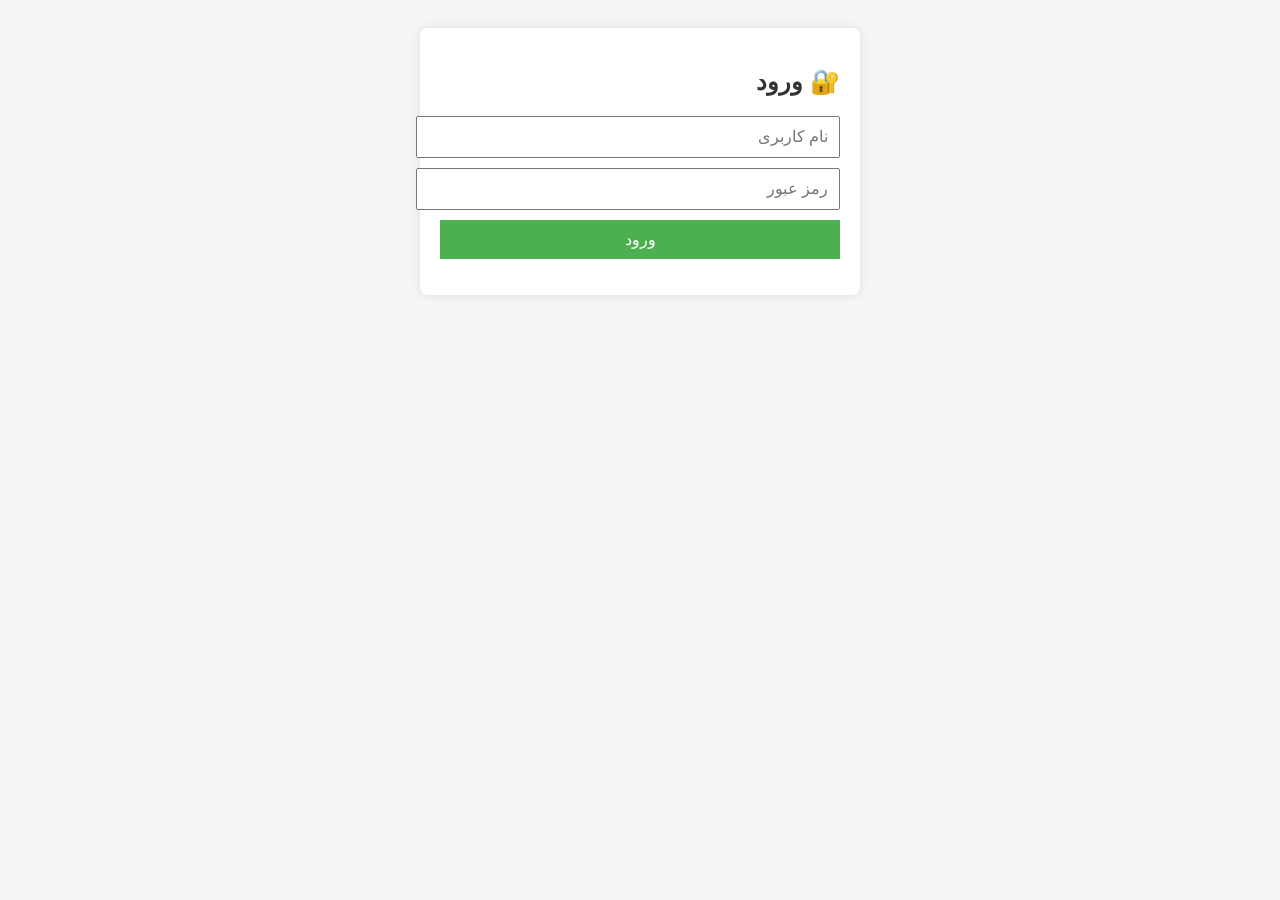
==== frontend/admin.html @ bfc231d4 "make fron seperate for all" ====
<!DOCTYPE html>
<html lang="fa">
<head>
<meta charset="UTF-8">
<title>پنل ادمین</title>
<style>
  body { font-family: Arial; padding: 20px; direction: rtl; background: #f5f5f5; }
  h2, h3 { color: #333; }
  input, button, select, textarea { display: block; width: 100%; margin: 5px 0; padding: 8px; font-size: 15px; }
  button { background: #2196F3; color: white; border: none; cursor: pointer; }
  button:hover { background: #0b7dda; }
  textarea { height: 80px; resize: none; }
  #msg { font-weight: bold; margin-top: 10px; }
  .section { background: white; padding: 15px; margin-bottom: 20px; border-radius: 8px; box-shadow: 0 0 5px rgba(0,0,0,0.1); }
</style>
</head>
<body>

<h2>👑 پنل ادمین</h2>
<button onclick="logout()">خروج</button>

<div class="section">
<h3>👤 کاربران</h3>
<button onclick="loadUsers()">بارگذاری کاربران</button>
<ul id="users"></ul>
</div>

<div class="section">
<h3>ایجاد کاربر جدید</h3>
<input id="new_username" placeholder="نام کاربری">
<input id="new_password" type="password" placeholder="رمز عبور">
<select id="new_role">
  <option value="user">کاربر عادی</option>
  <option value="admin">ادمین</option>
</select>
<button onclick="createUser()">ایجاد</button>
</div>

<div class="section">
<h3>✉️ ارسال پیام</h3>
<input id="title" placeholder="عنوان پیام">
<input id="uids" placeholder="شناسه کاربران: 1,2,3">
<textarea id="content" placeholder="متن پیام"></textarea>
<button onclick="sendMessage()">ارسال</button>
<p id="msg"></p>
</div>

<script src="./common.js"></script>
<script>
if (!parseToken() || parseToken().role !== "admin") logout();

async function loadUsers() {
  const res = await fetch(API_URL + "/admin/users", { headers: authHeaders() });
  const list = document.getElementById("users");
  list.innerHTML = "";
  (await res.json()).forEach(u => { list.innerHTML += `<li>${u.id} - ${u.username} (${u.role})</li>`; });
}

async function createUser() {
  const res = await fetch(API_URL + "/admin/create-user", {
    method: "POST",
    headers: authHeaders(),
    body: JSON.stringify({
      username: new_username.value,
      password: new_password.value,
      role: new_role.value
    })
  });
  const data = await res.json();
  document.getElementById("msg").innerText = data.message;
}

async function sendMessage() {
  const ids = uids.value.split(",").map(x => parseInt(x.trim()));
  const res = await fetch(API_URL + "/messages/send", {
    method: "POST",
    headers: authHeaders(),
    body: JSON.stringify({
      title: title.value,
      content: content.value,
      user_ids: ids
    })
  });
  const data = await res.json();
  document.getElementById("msg").innerText = data.message;
}
</script>
</body>
</html>
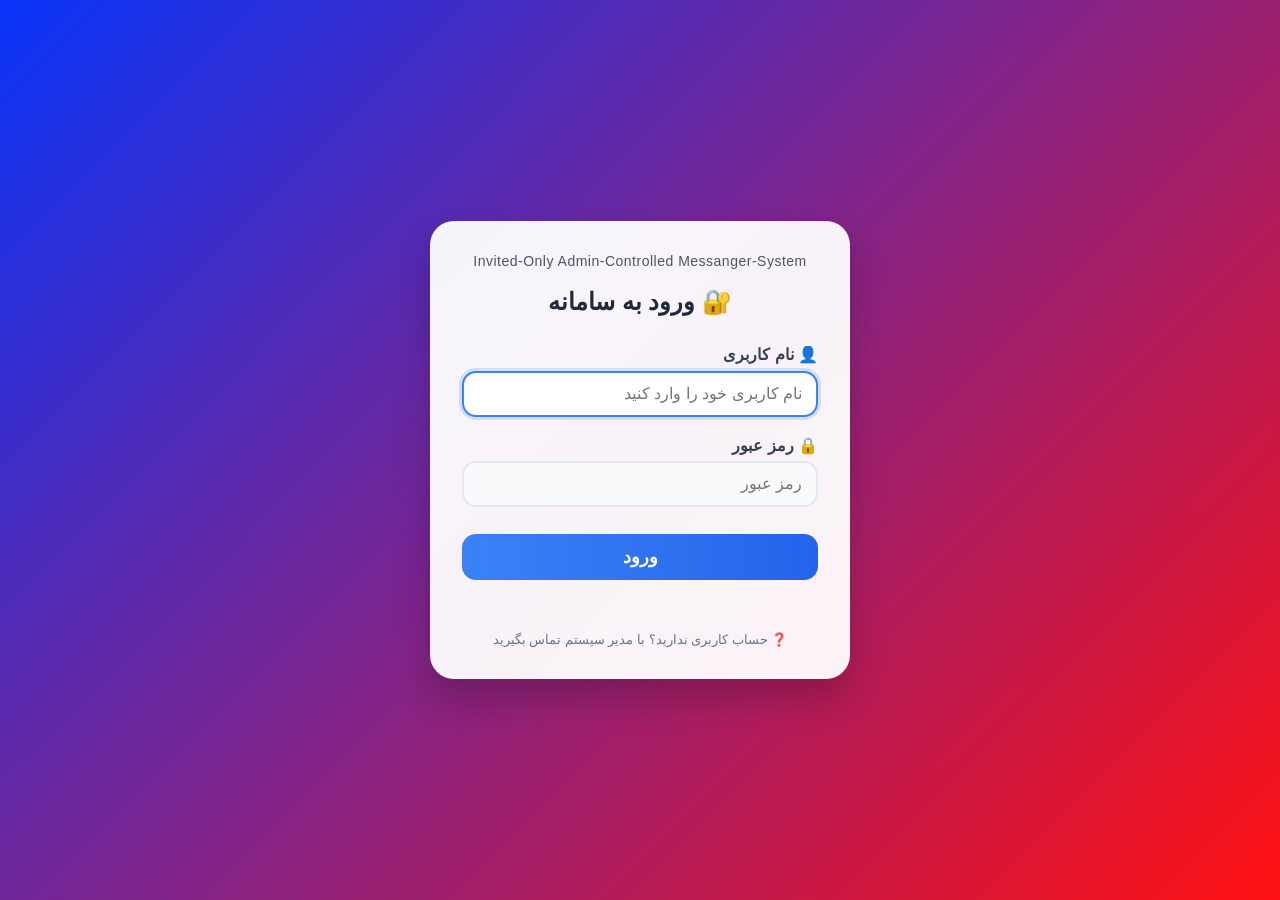
==== commit 9a81f99c: "better HCI with webapp, and  fix problem" ====
--- a/frontend/admin.html
+++ b/frontend/admin.html
@@ -2,88 +2,739 @@
 <html lang="fa">
 <head>
 <meta charset="UTF-8">
-<title>پنل ادمین</title>
+<meta name="viewport" content="width=device-width, initial-scale=1.0">
+<title>پنل مدیریت پیام‌ها</title>
 <style>
-  body { font-family: Arial; padding: 20px; direction: rtl; background: #f5f5f5; }
-  h2, h3 { color: #333; }
-  input, button, select, textarea { display: block; width: 100%; margin: 5px 0; padding: 8px; font-size: 15px; }
-  button { background: #2196F3; color: white; border: none; cursor: pointer; }
-  button:hover { background: #0b7dda; }
-  textarea { height: 80px; resize: none; }
-  #msg { font-weight: bold; margin-top: 10px; }
-  .section { background: white; padding: 15px; margin-bottom: 20px; border-radius: 8px; box-shadow: 0 0 5px rgba(0,0,0,0.1); }
+  * {
+    box-sizing: border-box;
+  }
+  body {
+    font-family: 'Segoe UI', Tahoma, sans-serif;
+    background: #f0f2f5;
+    margin: 0;
+    padding: 20px;
+    direction: rtl;
+  }
+  .container {
+    max-width: 1600px;
+    margin: 0 auto;
+  }
+  .header {
+    background: linear-gradient(135deg, #667eea 0%, #764ba2 100%);
+    color: white;
+    padding: 20px 25px;
+    border-radius: 15px;
+    margin-bottom: 25px;
+    display: flex;
+    justify-content: space-between;
+    align-items: center;
+    flex-wrap: wrap;
+    gap: 15px;
+  }
+  .user-info {
+    background: #ffffff;
+    padding: 8px 16px;
+    border-radius: 30px;
+    font-size: 14px;
+    color: #333 ;
+  }
+  .header h2 {
+    margin: 0;
+    font-size: 24px;
+  }
+  .btn-logout {
+    background: #dc3545;
+    padding: 10px 20px;
+    border: none;
+    border-radius: 8px;
+    color: white;
+    cursor: pointer;
+    font-size: 14px;
+    transition: all 0.2s;
+  }
+  .btn-logout:hover {
+    background: #c82333;
+    transform: translateY(-1px);
+  }
+  .two-columns {
+    display: flex;
+    gap: 25px;
+    flex-wrap: wrap;
+  }
+  .left-panel {
+    flex: 1.2;
+    min-width: 350px;
+  }
+  .right-panel {
+    flex: 0.8;
+    min-width: 350px;
+    position: sticky;
+    top: 20px;
+    align-self: flex-start;
+  }
+  .card {
+    background: white;
+    border-radius: 15px;
+    box-shadow: 0 4px 12px rgba(0,0,0,0.1);
+    overflow: hidden;
+    margin-bottom: 25px;
+  }
+  .card-header {
+    background: #f8f9fa;
+    padding: 15px 20px;
+    border-bottom: 2px solid #6b6e71;
+    font-size: 18px;
+    font-weight: bold;
+    color: #333;
+    display: flex;
+    justify-content: space-between;
+    align-items: center;
+  }
+  .card-body {
+    padding: 20px;
+  }
+  .form-group {
+    margin-bottom: 15px;
+  }
+  label {
+    display: block;
+    margin-bottom: 5px;
+    font-weight: 600;
+    color: #555;
+    font-size: 14px;
+  }
+  input, select, textarea {
+    width: 100%;
+    padding: 10px 12px;
+    border: 3px solid #ddd;
+    border-radius: 4px;
+    font-size: 14px;
+    font-family: inherit;
+    transition: all 0.3s;
+  }
+  input:focus, select:focus, textarea:focus {
+    outline: none;
+    border-color: #667eea;
+    box-shadow: 0 0 0 3px rgba(102,126,234,0.2);
+  }
+  textarea {
+    resize: vertical;
+    min-height: 60px;
+  }
+  button {
+    padding: 10px 20px;
+    background: #667eea;
+    color: white;
+    border: none;
+    border-radius: 6px;
+    cursor: pointer;
+    font-size: 14px;
+    font-weight: 600;
+    transition: all 0.2s;
+  }
+  button:hover {
+    background: #5a67d8;
+    transform: translateY(-1px);
+  }
+  button:active {
+    transform: translateY(0);
+  }
+  button:disabled {
+    background: #aaa;
+    cursor: not-allowed;
+    transform: none;
+  }
+  .btn-success {
+    background: #28a745;
+  }
+  .btn-success:hover {
+    background: #218838;
+  }
+  .btn-info {
+    background: #17a2b8;
+  }
+  .btn-info:hover {
+    background: #138496;
+  }
+  .list-container {
+    max-height: 350px;
+    overflow-y: auto;
+  }
+  .list-item {
+    padding: 12px 15px;
+    border-bottom: 1px solid #c00808;
+    cursor: pointer;
+    transition: background 0.2s;
+  }
+  .list-item:hover {
+  background: rgb(221, 220, 220);
+  }
+  
+
+  .list-item.unread {
+    background: #e3f2fd;
+    border-right: 4px solid #2196F3;
+    font-weight: bold;
+  }
+  .list-item.active {
+    background: #e8eaf6;
+    border-right: 4px solid #667eea;
+  }
+  .message-preview {
+    font-size: 12px;
+    color: #666;
+    margin-top: 5px;
+  }
+  .message-viewer {
+    background: white;
+    border-radius: 15px;
+    box-shadow: 0 4px 12px rgba(0,0,0,0.1);
+    overflow: hidden;
+    position: sticky;
+    top: 20px;
+  }
+  .viewer-header {
+    background: #f8f9fa;
+    padding: 15px 20px;
+    border-bottom: 2px solid #e9ecef;
+    font-size: 18px;
+    font-weight: bold;
+    color: #333;
+  }
+  .viewer-content {
+    padding: 20px;
+    min-height: 400px;
+    max-height: 500px;
+    overflow-y: auto;
+  }
+  .empty-viewer {
+    text-align: center;
+    padding: 60px 20px;
+    color: #999;
+  }
+  .users-list {
+    max-height: 250px;
+    overflow-y: auto;
+  }
+  .user-item {
+    padding: 10px 15px;
+    border-bottom: 1px solid #eee;
+    font-size: 14px;
+  }
+  .user-item.current-admin {
+    background: #e9ecef;
+    border-right: 4px solid #6c757d;
+    font-weight: bold;
+  }
+  .alert {
+    padding: 12px 15px;
+    border-radius: 8px;
+    margin-top: 15px;
+    font-size: 14px;
+  }
+  .alert-success {
+    background: #d4edda;
+    color: #155724;
+    border-right: 4px solid #28a745;
+  }
+  .alert-error {
+    background: #f8d7da;
+    color: #721c24;
+    border-right: 4px solid #dc3545;
+  }
+  .alert-info {
+    background: #d1ecf1;
+    color: #0c5460;
+    border-right: 4px solid #17a2b8;
+  }
+  .loading {
+    text-align: center;
+    padding: 20px;
+    color: #666;
+  }
+  .empty-state {
+    text-align: center;
+    padding: 30px;
+    color: #999;
+  }
+  .tabs {
+    display: flex;
+    border-bottom: 2px solid #e9ecef;
+    background: #f8f9fa;
+  }
+  .tab {
+    flex: 1;
+    padding: 12px;
+    text-align: center;
+    cursor: pointer;
+    font-weight: 600;
+    color: #666;
+    transition: all 0.2s;
+    border-bottom: 3px solid transparent;
+  }
+  .tab.active {
+    color: #667eea;
+    border-bottom-color: #667eea;
+    background: white;
+  }
+  .tab:hover:not(.active) {
+    background: #e9ecef;
+  }
+  .tab-content {
+    display: none;
+  }
+  .tab-content.active {
+    display: block;
+  }
+  /* چیدمان جدید: دو کارت در ردیف اول، کارت ارسال پیام در ردیف دوم به صورت افقی */
+  .row-cards {
+    display: flex;
+    gap: 25px;
+    margin-bottom: 25px;
+    flex-wrap: wrap;
+  }
+  .row-cards .card {
+    flex: 1;
+    margin-bottom: 0;
+  }
+  /* کارت ارسال پیام در زیر با عرض کامل */
+  .horizontal-message-card .card-body {
+    padding: 8px;
+  }
+  .horizontal-form {
+    display: flex;
+    flex-wrap: wrap;
+    gap: 15px;
+    align-items: flex-end;
+  }
+  .horizontal-form .field {
+    flex: 1;
+    min-width: 150px;
+  }
+  .horizontal-form .field-button {
+    flex: 0.3;
+    min-width: 100px;
+  }
+  @media (max-width: 900px) {
+    .two-columns {
+      flex-direction: column;
+    }
+    .right-panel {
+      position: static;
+    }
+    .row-cards {
+      flex-direction: column;
+    }
+  }
 </style>
 </head>
 <body>
-
-<h2>👑 پنل ادمین</h2>
-<button onclick="logout()">خروج</button>
-
-<div class="section">
-<h3>👤 کاربران</h3>
-<button onclick="loadUsers()">بارگذاری کاربران</button>
-<ul id="users"></ul>
+<div class="container">
+  <div class="header">
+    <h2>👑 پنل مدیریت سامانه پیام‌ها</h2>
+    <div class="user-info" id="userInfoDisplay"></div>
+    <button class="btn-logout" onclick="logout()">🚪 خروج از پنل</button>
+  </div>
+
+  <!-- ردیف اول: دو کارت مدیریت کاربران و ایجاد کاربر جدید در کنار هم -->
+  <div class="row-cards">
+    <div class="card">
+      <div class="card-header">👤 مدیریت کاربران</div>
+      <div class="card-body">
+        <button class="btn-info" onclick="loadUsersWithFeedback()" style="margin-bottom: 15px;">🔄 بارگذاری کاربران</button>
+        <div id="usersList" class="users-list">
+          <div class="loading">برای نمایش کلیک کنید</div>
+        </div>
+      </div>
+    </div>
+
+    <div class="card">
+      <div class="card-header">➕ ایجاد کاربر جدید</div>
+      <div class="card-body">
+        <div class="form-group">
+          <label>🎭 نقش کاربری</label>
+          <select id="newRole">
+            <option value="user">📘 کاربر عادی</option>
+            <option value="admin">👑 ادمین</option>
+          </select>
+        </div>
+        <div class="form-group">
+          <label>👤 نام کاربری</label>
+          <input type="text" id="newUsername" placeholder="مثال: john_doe" autocomplete="off">
+        </div>
+        <div class="form-group">
+          <label>🔒 رمز عبور</label>
+          <input type="password" id="newPassword" placeholder="حداقل ۴ کاراکتر">
+        </div>
+        <button class="btn-success" onclick="createUserWithFeedback()">✅ ایجاد کاربر</button>
+        <div id="createUserMsg"></div>
+      </div>
+    </div>
+  </div>
+
+  <!-- ردیف دوم: کارت ارسال پیام جدید به صورت افقی (فیلدها در یک ردیف) -->
+<!-- ردیف دوم: کارت ارسال پیام جدید -->
+<div class="card horizontal-message-card">
+  <div class="card-header">✉️ ارسال پیام جدید</div>
+  <div class="card-body">
+    <!-- کل محتوا داخل یک فلکس ستونی -->
+    <div style="display: flex; flex-direction: column; gap: 12px;">
+
+      <!-- ردیف افقی: عنوان پیام + شناسه کاربران -->
+      <div style="display: flex; gap: 15px; flex-wrap: wrap;">
+        <!-- ستون عنوان پیام -->
+        <div style="flex: 1;">
+          <label>📌 عنوان پیام</label>
+          <input type="text" id="msgTitle" placeholder="عنوان پیام" style="width: 100%;">
+        </div>
+        <!-- ستون شناسه کاربران -->
+        <div style="flex: 1;">
+          <label>👥 شناسه کاربران</label>
+          <input type="text" id="userIds" placeholder="مثال: 1,2,3,5" style="width: 100%;">
+          <small style="color:#666; display:block; margin-top: 1px;">💡 از لیست کاربران بالا</small>
+        </div>
+      </div>
+
+      <!-- ردیف متن پیام (در عرض کامل) -->
+      <div>
+        <label>📝 متن پیام</label>
+        <textarea id="msgContent" placeholder="متن پیام را وارد کنید..." rows="3" style="width: 100%;"></textarea>
+      </div>
+
+      <!-- ردیف دکمه ارسال -->
+      <div>
+        <button id="sendMsgBtn" onclick="sendMessageWithFeedback()" style="width: 100%; padding: 8px 20px; font-size: 14px; margin-top: 5px;">📨 ارسال</button>
+        <div id="sendMsgResult"></div>
+      </div>
+
+    </div>
+  </div>
 </div>
 
-<div class="section">
-<h3>ایجاد کاربر جدید</h3>
-<input id="new_username" placeholder="نام کاربری">
-<input id="new_password" type="password" placeholder="رمز عبور">
-<select id="new_role">
-  <option value="user">کاربر عادی</option>
-  <option value="admin">ادمین</option>
-</select>
-<button onclick="createUser()">ایجاد</button>
-</div>
-
-<div class="section">
-<h3>✉️ ارسال پیام</h3>
-<input id="title" placeholder="عنوان پیام">
-<input id="uids" placeholder="شناسه کاربران: 1,2,3">
-<textarea id="content" placeholder="متن پیام"></textarea>
-<button onclick="sendMessage()">ارسال</button>
-<p id="msg"></p>
+  <!-- بخش پایینی (لیست پیام‌ها و نمایشگر) بدون تغییر -->
+  <div class="two-columns">
+    <div class="left-panel">
+      <div class="card">
+        <div class="tabs">
+          <div class="tab active" data-tab="inbox" onclick="switchTab('inbox')">📥 پیام‌های دریافتی من</div>
+          <div class="tab" data-tab="sent" onclick="switchTab('sent')">📤 پیام‌های ارسالی من</div>
+        </div>
+        <div id="tab-inbox" class="tab-content active">
+          <div class="card-header" style="border-top: none;">
+            <span>📬 صندوق دریافتی</span>
+            <button class="btn-info" onclick="loadInboxWithFeedback()" style="padding: 5px 12px; font-size: 12px;">🔄 بارگذاری</button>
+          </div>
+          <div class="card-body" style="padding-top: 0;">
+            <div id="inboxList" class="list-container">
+              <div class="loading">در حال بارگذاری پیام‌ها...</div>
+            </div>
+          </div>
+        </div>
+        <div id="tab-sent" class="tab-content">
+          <div class="card-header" style="border-top: none;">
+            <span>📤 تاریخچه ارسالی</span>
+            <button class="btn-info" onclick="loadSentWithFeedback()" style="padding: 5px 12px; font-size: 12px;">🔄 بارگذاری</button>
+          </div>
+          <div class="card-body" style="padding-top: 0;">
+            <div id="sentList" class="list-container">
+              <div class="loading">در حال بارگذاری پیام‌ها...</div>
+            </div>
+          </div>
+        </div>
+      </div>
+    </div>
+
+    <div class="right-panel"> 
+      <div class="message-viewer">
+        <div class="viewer-header">📄 نمایش پیام</div>
+        <div class="viewer-content" id="messageViewer">
+          <div class="empty-viewer">📭 روی هر پیامی از لیست کلیک کنید<br>محتوای آن در اینجا نمایش داده می‌شود</div>
+        </div>
+      </div>
+    </div>
+  </div>
 </div>
 
 <script src="./common.js"></script>
 <script>
-if (!parseToken() || parseToken().role !== "admin") logout();
-
-async function loadUsers() {
-  const res = await fetch(API_URL + "/admin/users", { headers: authHeaders() });
-  const list = document.getElementById("users");
-  list.innerHTML = "";
-  (await res.json()).forEach(u => { list.innerHTML += `<li>${u.id} - ${u.username} (${u.role})</li>`; });
+  const tokenData = parseToken();
+  if (!tokenData || tokenData.role !== "admin") {
+    alert("شما دسترسی ادمین ندارید");
+    logout();
+  }
+
+  let currentUserId = tokenData.user_id || tokenData.id || tokenData.sub;
+  currentUserId = Number(currentUserId);
+  const currentUsername = tokenData.username || tokenData.sub || "ادمین";
+  document.getElementById('userInfoDisplay').innerHTML = `👤 Welcome ${currentUsername} (ID : ${tokenData.user_id})`;
+  
+  console.log("Current Admin ID:", currentUserId);
+
+  let usersCache = [];
+
+  function switchTab(tabName) {
+    document.querySelectorAll('.tab').forEach(tab => tab.classList.remove('active'));
+    document.querySelector(`.tab[data-tab="${tabName}"]`).classList.add('active');
+    document.getElementById('tab-inbox').classList.remove('active');
+    document.getElementById('tab-sent').classList.remove('active');
+    document.getElementById(`tab-${tabName}`).classList.add('active');
+  }
+
+  async function loadUsersWithFeedback() {
+    const container = document.getElementById('usersList');
+    container.innerHTML = '<div class="loading">🔄 در حال بارگذاری کاربران...</div>';
+    try {
+      const res = await fetch(API_URL + "/admin/users", { headers: authHeaders() });
+      if (!res.ok) throw new Error('خطا در دریافت کاربران');
+      const users = await res.json();
+      usersCache = users;
+      if (users.length === 0) {
+        container.innerHTML = '<div class="empty-state">📭 کاربری یافت نشد</div>';
+        return;
+      }
+      container.innerHTML = '';
+      users.forEach(user => {
+        const div = document.createElement('div');
+        div.className = 'user-item';
+        if (Number(user.id) === currentUserId) {
+          div.classList.add('current-admin');
+        }
+        const roleColor = user.role === 'admin' ? '#28a745' : '#6c757d';
+        const roleText = user.role === 'admin' ? 'ادمین' : 'کاربر';
+        div.innerHTML = `<strong>🆔 ${user.id}</strong> - ${escapeHtml(user.username)} <span style="color:${roleColor}; font-size:12px;">(${roleText})</span>`;
+        container.appendChild(div);
+      });
+    } catch(err) {
+      container.innerHTML = `<div class="empty-state">❌ ${err.message}</div>`;
+    }
+  }
+
+  async function createUserWithFeedback() {
+    const role = document.getElementById('newRole').value;
+    const username = document.getElementById('newUsername').value.trim();
+    const password = document.getElementById('newPassword').value.trim();
+    const msgDiv = document.getElementById('createUserMsg');
+    if (!username || !password) {
+      showAlert(msgDiv, 'لطفاً نام کاربری و رمز عبور را وارد کنید', 'error');
+      return;
+    }
+    if (password.length < 4) {
+      showAlert(msgDiv, 'رمز عبور باید حداقل ۴ کاراکتر باشد', 'error');
+      return;
+    }
+    msgDiv.innerHTML = '<div class="alert alert-info">در حال ایجاد کاربر...</div>';
+    try {
+      const res = await fetch(API_URL + "/admin/create-user", {
+        method: "POST",
+        headers: authHeaders(),
+        body: JSON.stringify({ username, password, role })
+      });
+      const data = await res.json();
+      if (!res.ok) {
+        showAlert(msgDiv, data.detail || 'خطا در ایجاد کاربر', 'error');
+        return;
+      }
+      showAlert(msgDiv, `✅ کاربر ${username} با موفقیت ایجاد شد`, 'success');
+      document.getElementById('newUsername').value = '';
+      document.getElementById('newPassword').value = '';
+      loadUsersWithFeedback();
+      setTimeout(() => msgDiv.innerHTML = '', 3000);
+    } catch(err) {
+      showAlert(msgDiv, '❌ خطا در ارتباط با سرور', 'error');
+    }
+  }
+
+  async function sendMessageWithFeedback() {
+    const title = document.getElementById('msgTitle').value.trim();
+    const content = document.getElementById('msgContent').value.trim();
+    const userIdsStr = document.getElementById('userIds').value.trim();
+    const resultDiv = document.getElementById('sendMsgResult');
+    const sendBtn = document.getElementById('sendMsgBtn');
+    
+    if (!title || !content || !userIdsStr) {
+      showAlert(resultDiv, 'لطفاً عنوان، متن و شناسه کاربران را وارد کنید', 'error');
+      return;
+    }
+    
+    let userIds = userIdsStr.split(',').map(id => parseInt(id.trim())).filter(id => !isNaN(id));
+    if (userIds.length === 0) {
+      showAlert(resultDiv, 'شناسه کاربران معتبر وارد کنید (اعداد با کاما جدا شوند)', 'error');
+      return;
+    }
+    
+    if (userIds.includes(currentUserId)) {
+      showAlert(resultDiv, '❌ شما نمی‌توانید به خودتان پیام ارسال کنید. شناسه خود را از لیست حذف کنید.', 'error');
+      return;
+    }
+    
+    sendBtn.disabled = true;
+    sendBtn.textContent = 'در حال ارسال...';
+    resultDiv.innerHTML = '<div class="alert alert-info">📤 در حال ارسال پیام...</div>';
+    
+    try {
+      const res = await fetch(API_URL + "/messages/send", {
+        method: "POST",
+        headers: authHeaders(),
+        body: JSON.stringify({ title, content, user_ids: userIds })
+      });
+      const data = await res.json();
+      if (!res.ok) {
+        showAlert(resultDiv, data.detail || 'خطا در ارسال پیام', 'error');
+        return;
+      }
+      showAlert(resultDiv, `✅ پیام "${title}" با موفقیت به ${userIds.length} کاربر ارسال شد`, 'success');
+      document.getElementById('msgTitle').value = '';
+      document.getElementById('msgContent').value = '';
+      document.getElementById('userIds').value = '';
+      loadSentWithFeedback();
+      setTimeout(() => resultDiv.innerHTML = '', 3000);
+    } catch(err) {
+      showAlert(resultDiv, '❌ خطا در ارتباط با سرور: ' + err.message, 'error');
+    } finally {
+      sendBtn.disabled = false;
+      sendBtn.textContent = '📨 ارسال';
+    }
+  }
+function formatDate(dateStr) {
+  if (!dateStr) return 'نامشخص';
+  try {
+    const d = new Date(dateStr);
+    return d.toLocaleDateString('fa-IR') + ' ' + d.toLocaleTimeString('fa-IR');
+  } catch(e) {
+    return dateStr;
+  }
 }
-
-async function createUser() {
-  const res = await fetch(API_URL + "/admin/create-user", {
-    method: "POST",
-    headers: authHeaders(),
-    body: JSON.stringify({
-      username: new_username.value,
-      password: new_password.value,
-      role: new_role.value
-    })
+ async function loadInboxWithFeedback() {
+  const container = document.getElementById('inboxList');
+  container.innerHTML = '<div class="loading">🔄 در حال بارگذاری پیام‌های دریافتی...</div>';
+  try {
+    const res = await fetch(API_URL + "/messages/inbox", { headers: authHeaders() });
+    if (!res.ok) throw new Error('خطا در دریافت پیام‌ها');
+    let messages = await res.json();
+    
+    if (messages.length === 0) {
+      container.innerHTML = '<div class="empty-state">📭 پیام دریافتی وجود ندارد</div>';
+      return;
+    }
+    
+    messages.sort((a, b) => {
+      if (a.is_read !== b.is_read) {
+        return a.is_read ? 1 : -1;
+      }
+      const dateA = a.created_at ? new Date(a.created_at).getTime() : 0;
+      const dateB = b.created_at ? new Date(b.created_at).getTime() : 0;
+      return dateB - dateA;
+    });
+    
+    container.innerHTML = '';
+    messages.forEach(msg => {
+      const div = document.createElement('div');
+      div.className = `list-item ${!msg.is_read ? 'unread' : ''}`;
+      div.setAttribute('data-id', msg.id);
+      div.innerHTML = `
+        <strong>📨 ${escapeHtml(msg.title)}</strong>
+        <div class="message-preview">از: ${escapeHtml(msg.sender || 'سیستم')}</div>
+        <div style="font-size: 11px; color: #888; margin-top: 5px;">📅 ${formatDate(msg.created_at)}</div>
+      `;
+      div.onclick = () => showInboxMessageDetail(msg.id, div);
+      container.appendChild(div);
+    });
+  } catch(err) {
+    container.innerHTML = `<div class="empty-state">❌ خطا: ${err.message}</div>`;
+  }
+}
+ async function loadSentWithFeedback() {
+  const container = document.getElementById('sentList');
+  container.innerHTML = '<div class="loading">🔄 در حال بارگذاری پیام‌های ارسالی...</div>';
+  try {
+    const res = await fetch(API_URL + "/messages/sent", { headers: authHeaders() });
+    if (!res.ok) throw new Error('خطا در دریافت پیام‌ها');
+    let messages = await res.json();  
+    
+    if (messages.length === 0) {
+      container.innerHTML = '<div class="empty-state">📤 پیام ارسالی ندارید</div>';
+      return;
+    }
+    
+    messages.sort((a, b) => {
+      const dateA = a.created_at ? new Date(a.created_at).getTime() : 0;
+      const dateB = b.created_at ? new Date(b.created_at).getTime() : 0;
+      return dateB - dateA;
+    });
+    
+    container.innerHTML = '';
+    messages.forEach(msg => {
+      const receivers = msg.receivers ? msg.receivers.map(u => u.username).join(', ') : `${msg.receivers_count || 0} نفر`;
+      const div = document.createElement('div');
+      div.className = 'list-item';
+      div.setAttribute('data-id', msg.id);
+      div.innerHTML = `
+        <strong>📤 ${escapeHtml(msg.title)}</strong>
+        <div class="message-preview">گیرندگان: ${escapeHtml(receivers)}</div>
+        <div style="font-size: 11px; color: #888; margin-top: 5px;">📅 ${formatDate(msg.created_at)}</div>
+      `;
+      div.onclick = () => showSentMessageDetail(msg);
+      container.appendChild(div);
+    });
+  } catch(err) {
+    container.innerHTML = `<div class="empty-state">❌ خطا: ${err.message}</div>`;
+  }
+}
+
+  async function showInboxMessageDetail(id, element) {
+    const viewer = document.getElementById('messageViewer');
+    document.querySelectorAll('#inboxList .list-item, #sentList .list-item').forEach(item => item.classList.remove('active'));
+    if (element) element.classList.add('active');
+    try {
+      viewer.innerHTML = '<div class="alert alert-info">📖 در حال بارگذاری پیام...</div>';
+      const res = await fetch(API_URL + `/messages/${id}`, { headers: authHeaders() });
+      if (!res.ok) throw new Error('خطا در دریافت پیام');
+      const msg = await res.json();
+      viewer.innerHTML = `<div><h3>📄 ${escapeHtml(msg.title)}</h3><p><strong>👤 فرستنده:</strong> ${escapeHtml(msg.sender || 'سیستم')}</p><p><strong>📅 تاریخ:</strong> ${msg.created_at ? new Date(msg.created_at).toLocaleDateString('fa-IR') + ' ' + new Date(msg.created_at).toLocaleTimeString('fa-IR') : 'نامشخص'}</p><hr><p style="white-space: pre-wrap;">${escapeHtml(msg.content)}</p></div>`;
+      if (element && element.classList.contains('unread')) {
+        await fetch(API_URL + `/messages/${id}/read`, { method: "POST", headers: authHeaders() });
+        element.classList.remove('unread');
+      }
+    } catch(err) {
+      viewer.innerHTML = `<div class="alert alert-error">❌ خطا: ${err.message}</div>`;
+    }
+  }
+
+  async function showSentMessageDetail(msg) {
+    const viewer = document.getElementById('messageViewer');
+    document.querySelectorAll('#inboxList .list-item, #sentList .list-item').forEach(item => item.classList.remove('active'));
+    const sentItems = document.querySelectorAll('#sentList .list-item');
+    for (let item of sentItems) {
+      if (item.getAttribute('data-id') == msg.id) {
+        item.classList.add('active');
+        break;
+      }
+    }
+    const receivers = msg.receivers ? msg.receivers.map(u => u.username).join(', ') : `${msg.receivers_count || 0} نفر`;
+    viewer.innerHTML = `<div><h3>📄 ${escapeHtml(msg.title)}</h3><p><strong>👤 فرستنده:</strong> ${escapeHtml(msg.sender || parseToken()?.username || 'ادمین')}</p><p><strong>👥 گیرندگان:</strong> ${escapeHtml(receivers)}</p><p><strong>📅 تاریخ:</strong> ${msg.created_at ? new Date(msg.created_at).toLocaleDateString('fa-IR') + ' ' + new Date(msg.created_at).toLocaleTimeString('fa-IR') : 'نامشخص'}</p><hr><p style="white-space: pre-wrap;">${escapeHtml(msg.content)}</p></div>`;
+  }
+
+  function showAlert(container, message, type) {
+    const className = type === 'error' ? 'alert-error' : (type === 'success' ? 'alert-success' : 'alert-info');
+    container.innerHTML = `<div class="alert ${className}">${message}</div>`;
+    setTimeout(() => { if (container.innerHTML.includes(message)) container.innerHTML = ''; }, 3000);
+  }
+
+  function escapeHtml(str) {
+    if (!str) return '';
+    return str.replace(/[&<>]/g, function(m) {
+      if(m === '&') return '&amp;';
+      if(m === '<') return '&lt;';
+      if(m === '>') return '&gt;';
+      return m;
+    });
+  }
+
+  document.addEventListener('DOMContentLoaded', function() {
+    loadUsersWithFeedback();
+    loadInboxWithFeedback();
+    loadSentWithFeedback();
   });
-  const data = await res.json();
-  document.getElementById("msg").innerText = data.message;
-}
-
-async function sendMessage() {
-  const ids = uids.value.split(",").map(x => parseInt(x.trim()));
-  const res = await fetch(API_URL + "/messages/send", {
-    method: "POST",
-    headers: authHeaders(),
-    body: JSON.stringify({
-      title: title.value,
-      content: content.value,
-      user_ids: ids
-    })
-  });
-  const data = await res.json();
-  document.getElementById("msg").innerText = data.message;
-}
 </script>
 </body>
-</html>
+</html>
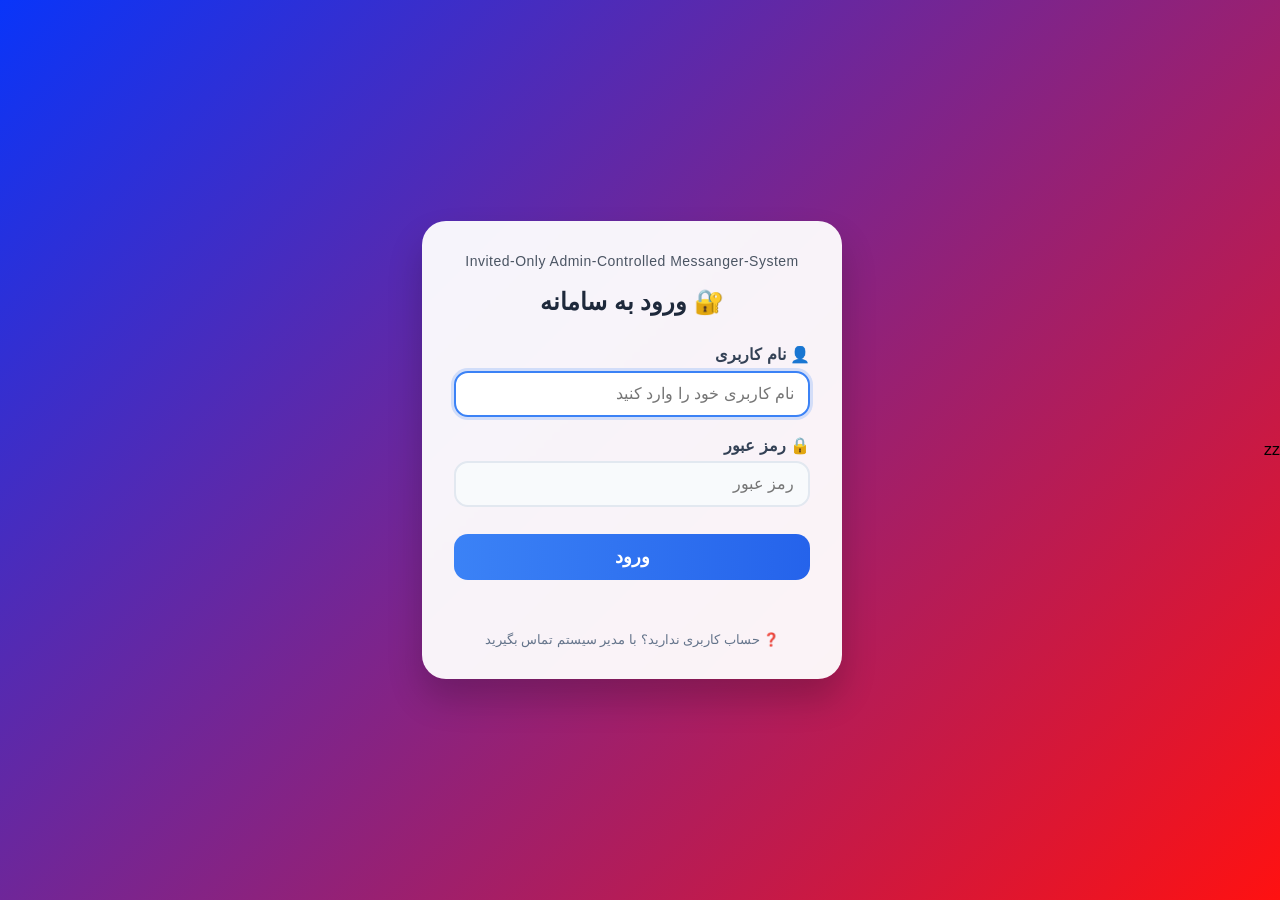
==== commit 4242c18c: "add css for  style" ====
--- a/frontend/admin.html
+++ b/frontend/admin.html
@@ -1,332 +1,11 @@
 <!DOCTYPE html>
 <html lang="fa">
 <head>
+<link rel="stylesheet" href="style.css">
 <meta charset="UTF-8">
-<meta name="viewport" content="width=device-width, initial-scale=1.0">
+<meta name="viewport" content="width=device-width, initial-scale=1.0">z
 <title>پنل مدیریت پیام‌ها</title>
-<style>
-  * {
-    box-sizing: border-box;
-  }
-  body {
-    font-family: 'Segoe UI', Tahoma, sans-serif;
-    background: #f0f2f5;
-    margin: 0;
-    padding: 20px;
-    direction: rtl;
-  }
-  .container {
-    max-width: 1600px;
-    margin: 0 auto;
-  }
-  .header {
-    background: linear-gradient(135deg, #667eea 0%, #764ba2 100%);
-    color: white;
-    padding: 20px 25px;
-    border-radius: 15px;
-    margin-bottom: 25px;
-    display: flex;
-    justify-content: space-between;
-    align-items: center;
-    flex-wrap: wrap;
-    gap: 15px;
-  }
-  .user-info {
-    background: #ffffff;
-    padding: 8px 16px;
-    border-radius: 30px;
-    font-size: 14px;
-    color: #333 ;
-  }
-  .header h2 {
-    margin: 0;
-    font-size: 24px;
-  }
-  .btn-logout {
-    background: #dc3545;
-    padding: 10px 20px;
-    border: none;
-    border-radius: 8px;
-    color: white;
-    cursor: pointer;
-    font-size: 14px;
-    transition: all 0.2s;
-  }
-  .btn-logout:hover {
-    background: #c82333;
-    transform: translateY(-1px);
-  }
-  .two-columns {
-    display: flex;
-    gap: 25px;
-    flex-wrap: wrap;
-  }
-  .left-panel {
-    flex: 1.2;
-    min-width: 350px;
-  }
-  .right-panel {
-    flex: 0.8;
-    min-width: 350px;
-    position: sticky;
-    top: 20px;
-    align-self: flex-start;
-  }
-  .card {
-    background: white;
-    border-radius: 15px;
-    box-shadow: 0 4px 12px rgba(0,0,0,0.1);
-    overflow: hidden;
-    margin-bottom: 25px;
-  }
-  .card-header {
-    background: #f8f9fa;
-    padding: 15px 20px;
-    border-bottom: 2px solid #6b6e71;
-    font-size: 18px;
-    font-weight: bold;
-    color: #333;
-    display: flex;
-    justify-content: space-between;
-    align-items: center;
-  }
-  .card-body {
-    padding: 20px;
-  }
-  .form-group {
-    margin-bottom: 15px;
-  }
-  label {
-    display: block;
-    margin-bottom: 5px;
-    font-weight: 600;
-    color: #555;
-    font-size: 14px;
-  }
-  input, select, textarea {
-    width: 100%;
-    padding: 10px 12px;
-    border: 3px solid #ddd;
-    border-radius: 4px;
-    font-size: 14px;
-    font-family: inherit;
-    transition: all 0.3s;
-  }
-  input:focus, select:focus, textarea:focus {
-    outline: none;
-    border-color: #667eea;
-    box-shadow: 0 0 0 3px rgba(102,126,234,0.2);
-  }
-  textarea {
-    resize: vertical;
-    min-height: 60px;
-  }
-  button {
-    padding: 10px 20px;
-    background: #667eea;
-    color: white;
-    border: none;
-    border-radius: 6px;
-    cursor: pointer;
-    font-size: 14px;
-    font-weight: 600;
-    transition: all 0.2s;
-  }
-  button:hover {
-    background: #5a67d8;
-    transform: translateY(-1px);
-  }
-  button:active {
-    transform: translateY(0);
-  }
-  button:disabled {
-    background: #aaa;
-    cursor: not-allowed;
-    transform: none;
-  }
-  .btn-success {
-    background: #28a745;
-  }
-  .btn-success:hover {
-    background: #218838;
-  }
-  .btn-info {
-    background: #17a2b8;
-  }
-  .btn-info:hover {
-    background: #138496;
-  }
-  .list-container {
-    max-height: 350px;
-    overflow-y: auto;
-  }
-  .list-item {
-    padding: 12px 15px;
-    border-bottom: 1px solid #c00808;
-    cursor: pointer;
-    transition: background 0.2s;
-  }
-  .list-item:hover {
-  background: rgb(221, 220, 220);
-  }
-  
-
-  .list-item.unread {
-    background: #e3f2fd;
-    border-right: 4px solid #2196F3;
-    font-weight: bold;
-  }
-  .list-item.active {
-    background: #e8eaf6;
-    border-right: 4px solid #667eea;
-  }
-  .message-preview {
-    font-size: 12px;
-    color: #666;
-    margin-top: 5px;
-  }
-  .message-viewer {
-    background: white;
-    border-radius: 15px;
-    box-shadow: 0 4px 12px rgba(0,0,0,0.1);
-    overflow: hidden;
-    position: sticky;
-    top: 20px;
-  }
-  .viewer-header {
-    background: #f8f9fa;
-    padding: 15px 20px;
-    border-bottom: 2px solid #e9ecef;
-    font-size: 18px;
-    font-weight: bold;
-    color: #333;
-  }
-  .viewer-content {
-    padding: 20px;
-    min-height: 400px;
-    max-height: 500px;
-    overflow-y: auto;
-  }
-  .empty-viewer {
-    text-align: center;
-    padding: 60px 20px;
-    color: #999;
-  }
-  .users-list {
-    max-height: 250px;
-    overflow-y: auto;
-  }
-  .user-item {
-    padding: 10px 15px;
-    border-bottom: 1px solid #eee;
-    font-size: 14px;
-  }
-  .user-item.current-admin {
-    background: #e9ecef;
-    border-right: 4px solid #6c757d;
-    font-weight: bold;
-  }
-  .alert {
-    padding: 12px 15px;
-    border-radius: 8px;
-    margin-top: 15px;
-    font-size: 14px;
-  }
-  .alert-success {
-    background: #d4edda;
-    color: #155724;
-    border-right: 4px solid #28a745;
-  }
-  .alert-error {
-    background: #f8d7da;
-    color: #721c24;
-    border-right: 4px solid #dc3545;
-  }
-  .alert-info {
-    background: #d1ecf1;
-    color: #0c5460;
-    border-right: 4px solid #17a2b8;
-  }
-  .loading {
-    text-align: center;
-    padding: 20px;
-    color: #666;
-  }
-  .empty-state {
-    text-align: center;
-    padding: 30px;
-    color: #999;
-  }
-  .tabs {
-    display: flex;
-    border-bottom: 2px solid #e9ecef;
-    background: #f8f9fa;
-  }
-  .tab {
-    flex: 1;
-    padding: 12px;
-    text-align: center;
-    cursor: pointer;
-    font-weight: 600;
-    color: #666;
-    transition: all 0.2s;
-    border-bottom: 3px solid transparent;
-  }
-  .tab.active {
-    color: #667eea;
-    border-bottom-color: #667eea;
-    background: white;
-  }
-  .tab:hover:not(.active) {
-    background: #e9ecef;
-  }
-  .tab-content {
-    display: none;
-  }
-  .tab-content.active {
-    display: block;
-  }
-  /* چیدمان جدید: دو کارت در ردیف اول، کارت ارسال پیام در ردیف دوم به صورت افقی */
-  .row-cards {
-    display: flex;
-    gap: 25px;
-    margin-bottom: 25px;
-    flex-wrap: wrap;
-  }
-  .row-cards .card {
-    flex: 1;
-    margin-bottom: 0;
-  }
-  /* کارت ارسال پیام در زیر با عرض کامل */
-  .horizontal-message-card .card-body {
-    padding: 8px;
-  }
-  .horizontal-form {
-    display: flex;
-    flex-wrap: wrap;
-    gap: 15px;
-    align-items: flex-end;
-  }
-  .horizontal-form .field {
-    flex: 1;
-    min-width: 150px;
-  }
-  .horizontal-form .field-button {
-    flex: 0.3;
-    min-width: 100px;
-  }
-  @media (max-width: 900px) {
-    .two-columns {
-      flex-direction: column;
-    }
-    .right-panel {
-      position: static;
-    }
-    .row-cards {
-      flex-direction: column;
-    }
-  }
-</style>
+
 </head>
 <body>
 <div class="container">
@@ -336,7 +15,6 @@
     <button class="btn-logout" onclick="logout()">🚪 خروج از پنل</button>
   </div>
 
-  <!-- ردیف اول: دو کارت مدیریت کاربران و ایجاد کاربر جدید در کنار هم -->
   <div class="row-cards">
     <div class="card">
       <div class="card-header">👤 مدیریت کاربران</div>
@@ -372,22 +50,16 @@
     </div>
   </div>
 
-  <!-- ردیف دوم: کارت ارسال پیام جدید به صورت افقی (فیلدها در یک ردیف) -->
-<!-- ردیف دوم: کارت ارسال پیام جدید -->
 <div class="card horizontal-message-card">
   <div class="card-header">✉️ ارسال پیام جدید</div>
   <div class="card-body">
-    <!-- کل محتوا داخل یک فلکس ستونی -->
     <div style="display: flex; flex-direction: column; gap: 12px;">
 
-      <!-- ردیف افقی: عنوان پیام + شناسه کاربران -->
       <div style="display: flex; gap: 15px; flex-wrap: wrap;">
-        <!-- ستون عنوان پیام -->
         <div style="flex: 1;">
           <label>📌 عنوان پیام</label>
           <input type="text" id="msgTitle" placeholder="عنوان پیام" style="width: 100%;">
         </div>
-        <!-- ستون شناسه کاربران -->
         <div style="flex: 1;">
           <label>👥 شناسه کاربران</label>
           <input type="text" id="userIds" placeholder="مثال: 1,2,3,5" style="width: 100%;">
@@ -395,13 +67,11 @@
         </div>
       </div>
 
-      <!-- ردیف متن پیام (در عرض کامل) -->
       <div>
         <label>📝 متن پیام</label>
         <textarea id="msgContent" placeholder="متن پیام را وارد کنید..." rows="3" style="width: 100%;"></textarea>
       </div>
 
-      <!-- ردیف دکمه ارسال -->
       <div>
         <button id="sendMsgBtn" onclick="sendMessageWithFeedback()" style="width: 100%; padding: 8px 20px; font-size: 14px; margin-top: 5px;">📨 ارسال</button>
         <div id="sendMsgResult"></div>
@@ -411,7 +81,6 @@
   </div>
 </div>
 
-  <!-- بخش پایینی (لیست پیام‌ها و نمایشگر) بدون تغییر -->
   <div class="two-columns">
     <div class="left-panel">
       <div class="card">
--- a/frontend/style.css
+++ b/frontend/style.css
@@ -0,0 +1,547 @@
+/* ========== styles.css ========== */
+
+* {
+  box-sizing: border-box;
+}
+body {
+  font-family: 'Segoe UI', Tahoma, sans-serif;
+  margin: 0;
+  direction: rtl;
+}
+.container {
+  max-width: 1400px;
+  margin: 0 auto;
+}
+button {
+  cursor: pointer;
+  transition: all 0.2s;
+}
+button:active {
+  transform: scale(0.98);
+}
+button:disabled {
+  cursor: not-allowed;
+}
+.loading {
+  text-align: center;
+  padding: 20px;
+  color: #666;
+}
+.empty-state {
+  text-align: center;
+  padding: 40px;
+  color: #999;
+}
+
+.login-page {
+  background: linear-gradient(135deg, #0935f9 0%, #ff1111 100%);
+  min-height: 100vh;
+  display: flex;
+  justify-content: center;
+  align-items: center;
+}
+.login-page .container {
+  background: rgba(255, 255, 255, 0.95);
+  padding: 2rem;
+  border-radius: 24px;
+  box-shadow: 0 20px 35px rgba(0,0,0,0.2);
+  width: 90%;
+  max-width: 420px;
+  transition: transform 0.3s;
+  backdrop-filter: blur(2px);
+}
+.login-page .system-title {
+  text-align: center;
+  font-size: 14px;
+  color: #4b5563;
+  margin-bottom: 0.5rem;
+  letter-spacing: 0.5px;
+  font-weight: 500;
+}
+.login-page h2 {
+  text-align: center;
+  color: #1e293b;
+  margin-bottom: 1.8rem;
+  font-weight: 600;
+}
+.login-page .input-group {
+  margin-bottom: 1.2rem;
+}
+.login-page label {
+  display: block;
+  margin-bottom: 0.4rem;
+  font-weight: 600;
+  color: #334155;
+}
+.login-page input {
+  width: 100%;
+  padding: 12px 14px;
+  border: 2px solid #e2e8f0;
+  border-radius: 14px;
+  font-size: 16px;
+  transition: all 0.3s;
+  background: #f8fafc;
+}
+.login-page input:focus {
+  outline: none;
+  border-color: #3b82f6;
+  box-shadow: 0 0 0 3px rgba(59,130,246,0.2);
+  background: white;
+}
+.login-page button {
+  width: 100%;
+  padding: 12px;
+  background: linear-gradient(90deg, #3b82f6, #2563eb);
+  color: white;
+  border: none;
+  border-radius: 14px;
+  font-size: 18px;
+  font-weight: bold;
+  transition: all 0.2s;
+  margin-top: 0.5rem;
+}
+.login-page button:hover {
+  transform: translateY(-2px);
+  box-shadow: 0 8px 20px rgba(37,99,235,0.3);
+}
+.login-page button:active {
+  transform: scale(0.98);
+}
+.login-page #msg {
+  margin-top: 1rem;
+  padding: 10px;
+  border-radius: 12px;
+  text-align: center;
+  font-weight: 500;
+}
+.login-page .error {
+  background: #fee2e2;
+  color: #dc2626;
+  border-right: 4px solid #dc2626;
+}
+.login-page .help-text {
+  font-size: 13px;
+  color: #64748b;
+  margin-top: 1rem;
+  text-align: center;
+}
+
+.user-page {
+  background: #f0f2f5;
+  padding: 20px;
+}
+.user-page .container {
+  max-width: 1400px;
+  margin: 0 auto;
+}
+.user-page .header {
+  background: rgb(153, 171, 237);
+  padding: 15px 20px;
+  border-radius: 12px;
+  margin-bottom: 20px;
+  display: flex;
+  justify-content: space-between;
+  align-items: center;
+  flex-wrap: wrap;
+  gap: 10px;
+  box-shadow: 0 2px 4px rgba(0,0,0,0.1);
+}
+.user-page .user-info {
+  background: #ffffff;
+  padding: 6px 14px;
+  border-radius: 30px;
+  font-size: 14px;
+  font-weight: 500;
+  color: #333;
+}
+.user-page h2 {
+  margin: 0;
+  color: #333;
+}
+.user-page button {
+  padding: 8px 16px;
+  background: #3b9847;
+  color: white;
+  border: none;
+  border-radius: 8px;
+  font-size: 14px;
+}
+.user-page button:hover {
+  background: #45a049;
+}
+.user-page .logout-btn {
+  background: #ec0c22;
+}
+.user-page .logout-btn:hover {
+  background: #be1022;
+}
+.user-page .refresh-btn {
+  background: #17a2b8;
+  margin-left: 10px;
+}
+.user-page .two-columns {
+  display: flex;
+  gap: 23px;
+  flex-wrap: wrap;
+}
+.user-page .messages-panel {
+  flex: 1;
+  min-width: 280px;
+  background: rgb(252, 252, 252);
+  border-radius: 12px;
+  box-shadow: 0 2px 8px rgba(0,0,0,0.1);
+  overflow: hidden;
+  height: fit-content;
+  max-height: 70vh;
+  overflow-y: auto;
+}
+.user-page .content-panel {
+  flex: 1.5;
+  min-width: 300px;
+  background: white;
+  border-radius: 12px;
+  box-shadow: 0 2px 8px rgba(0,0,0,0.1);
+  padding: 20px;
+  height: fit-content;
+  min-height: 340px;
+}
+.user-page .inbox-list {
+  background: #f8f9fa;
+  border-radius: 12px;
+}
+.user-page .message-item {
+  padding: 15px;
+  border-bottom: 1px solid #040d33;
+  cursor: pointer;
+  transition: background 0.2s;
+}
+.user-page .message-item:hover {
+  background: rgb(221, 220, 220);
+}
+.user-page .message-item.unread {
+  background: #f8f9fa;
+  border-right: 4px solid #2196F3;
+  font-weight: bold;
+}
+.user-page .message-item.unread:hover {
+  background: rgb(221, 220, 220);
+}
+.user-page .message-item.selected {
+  background: #cfe7ff;
+  border-left: 3px solid #0a58ca;
+}
+.user-page .message-title {
+  font-size: 16px;
+}
+.user-page .message-sender {
+  font-size: 12px;
+  color: #615f5f;
+  margin-top: 5px;
+}
+.user-page .message-detail h3 {
+  margin-top: 0;
+  color: #333;
+}
+.user-page .message-detail p {
+  line-height: 1.5;
+}
+.user-page hr {
+  margin: 15px 0;
+}
+@media (max-width: 700px) {
+  .user-page .two-columns {
+    flex-direction: column;
+  }
+}
+
+.admin-page {
+  background: #f0f2f5;
+  padding: 20px;
+}
+.admin-page .container {
+  max-width: 1600px;
+  margin: 0 auto;
+}
+.admin-page .header {
+  background: linear-gradient(135deg, #667eea 0%, #764ba2 100%);
+  color: white;
+  padding: 20px 25px;
+  border-radius: 15px;
+  margin-bottom: 25px;
+  display: flex;
+  justify-content: space-between;
+  align-items: center;
+  flex-wrap: wrap;
+  gap: 15px;
+}
+.admin-page .user-info {
+  background: #ffffff;
+  padding: 8px 16px;
+  border-radius: 30px;
+  font-size: 14px;
+  color: #333;
+}
+.admin-page .header h2 {
+  margin: 0;
+  font-size: 24px;
+}
+.admin-page .btn-logout {
+  background: #dc3545;
+  padding: 10px 20px;
+  border: none;
+  border-radius: 8px;
+  color: white;
+  cursor: pointer;
+  font-size: 14px;
+  transition: all 0.2s;
+}
+.admin-page .btn-logout:hover {
+  background: #c82333;
+  transform: translateY(-1px);
+}
+.admin-page .two-columns {
+  display: flex;
+  gap: 25px;
+  flex-wrap: wrap;
+}
+.admin-page .left-panel {
+  flex: 1.2;
+  min-width: 350px;
+}
+.admin-page .right-panel {
+  flex: 0.8;
+  min-width: 350px;
+  position: sticky;
+  top: 20px;
+  align-self: flex-start;
+}
+.admin-page .card {
+  background: white;
+  border-radius: 15px;
+  box-shadow: 0 4px 12px rgba(0,0,0,0.1);
+  overflow: hidden;
+  margin-bottom: 25px;
+}
+.admin-page .card-header {
+  background: #f8f9fa;
+  padding: 15px 20px;
+  border-bottom: 2px solid #6b6e71;
+  font-size: 18px;
+  font-weight: bold;
+  color: #333;
+  display: flex;
+  justify-content: space-between;
+  align-items: center;
+}
+.admin-page .card-body {
+  padding: 20px;
+}
+.admin-page .form-group {
+  margin-bottom: 15px;
+}
+.admin-page label {
+  display: block;
+  margin-bottom: 5px;
+  font-weight: 600;
+  color: #555;
+  font-size: 14px;
+}
+.admin-page input, .admin-page select, .admin-page textarea {
+  width: 100%;
+  padding: 10px 12px;
+  border: 3px solid #ddd;
+  border-radius: 4px;
+  font-size: 14px;
+  font-family: inherit;
+  transition: all 0.3s;
+}
+.admin-page input:focus, .admin-page select:focus, .admin-page textarea:focus {
+  outline: none;
+  border-color: #667eea;
+  box-shadow: 0 0 0 3px rgba(102,126,234,0.2);
+}
+.admin-page textarea {
+  resize: vertical;
+  min-height: 60px;
+}
+.admin-page button {
+  padding: 10px 20px;
+  background: #667eea;
+  color: white;
+  border: none;
+  border-radius: 6px;
+  font-size: 14px;
+  font-weight: 600;
+}
+.admin-page button:hover {
+  background: #5a67d8;
+  transform: translateY(-1px);
+}
+.admin-page .btn-success {
+  background: #28a745;
+}
+.admin-page .btn-success:hover {
+  background: #218838;
+}
+.admin-page .btn-info {
+  background: #17a2b8;
+}
+.admin-page .btn-info:hover {
+  background: #138496;
+}
+.admin-page .list-container {
+  max-height: 350px;
+  overflow-y: auto;
+}
+.admin-page .list-item {
+  padding: 12px 15px;
+  border-bottom: 1px solid #c00808;
+  cursor: pointer;
+  transition: background 0.2s;
+}
+.admin-page .list-item:hover {
+  background: rgb(221, 220, 220);
+}
+.admin-page .list-item.unread {
+  background: #e3f2fd;
+  border-right: 4px solid #2196F3;
+  font-weight: bold;
+}
+.admin-page .list-item.active {
+  background: #e8eaf6;
+  border-right: 4px solid #667eea;
+}
+.admin-page .message-preview {
+  font-size: 12px;
+  color: #666;
+  margin-top: 5px;
+}
+.admin-page .message-viewer {
+  background: white;
+  border-radius: 15px;
+  box-shadow: 0 4px 12px rgba(0,0,0,0.1);
+  overflow: hidden;
+  position: sticky;
+  top: 20px;
+}
+.admin-page .viewer-header {
+  background: #f8f9fa;
+  padding: 15px 20px;
+  border-bottom: 2px solid #e9ecef;
+  font-size: 18px;
+  font-weight: bold;
+  color: #333;
+}
+.admin-page .viewer-content {
+  padding: 20px;
+  min-height: 400px;
+  max-height: 500px;
+  overflow-y: auto;
+}
+.admin-page .empty-viewer {
+  text-align: center;
+  padding: 60px 20px;
+  color: #999;
+}
+.admin-page .users-list {
+  max-height: 250px;
+  overflow-y: auto;
+}
+.admin-page .user-item {
+  padding: 10px 15px;
+  border-bottom: 1px solid #eee;
+  font-size: 14px;
+}
+.admin-page .user-item.current-admin {
+  background: #e9ecef;
+  border-right: 4px solid #6c757d;
+  font-weight: bold;
+}
+.admin-page .alert {
+  padding: 12px 15px;
+  border-radius: 8px;
+  margin-top: 15px;
+  font-size: 14px;
+}
+.admin-page .alert-success {
+  background: #d4edda;
+  color: #155724;
+  border-right: 4px solid #28a745;
+}
+.admin-page .alert-error {
+  background: #f8d7da;
+  color: #721c24;
+  border-right: 4px solid #dc3545;
+}
+.admin-page .alert-info {
+  background: #d1ecf1;
+  color: #0c5460;
+  border-right: 4px solid #17a2b8;
+}
+.admin-page .tabs {
+  display: flex;
+  border-bottom: 2px solid #e9ecef;
+  background: #f8f9fa;
+}
+.admin-page .tab {
+  flex: 1;
+  padding: 12px;
+  text-align: center;
+  cursor: pointer;
+  font-weight: 600;
+  color: #666;
+  transition: all 0.2s;
+  border-bottom: 3px solid transparent;
+}
+.admin-page .tab.active {
+  color: #667eea;
+  border-bottom-color: #667eea;
+  background: white;
+}
+.admin-page .tab:hover:not(.active) {
+  background: #e9ecef;
+}
+.admin-page .tab-content {
+  display: none;
+}
+.admin-page .tab-content.active {
+  display: block;
+}
+.admin-page .row-cards {
+  display: flex;
+  gap: 25px;
+  margin-bottom: 25px;
+  flex-wrap: wrap;
+}
+.admin-page .row-cards .card {
+  flex: 1;
+  margin-bottom: 0;
+}
+.admin-page .horizontal-message-card .card-body {
+  padding: 8px;
+}
+.admin-page .horizontal-form {
+  display: flex;
+  flex-wrap: wrap;
+  gap: 15px;
+  align-items: flex-end;
+}
+.admin-page .horizontal-form .field {
+  flex: 1;
+  min-width: 150px;
+}
+.admin-page .horizontal-form .field-button {
+  flex: 0.3;
+  min-width: 100px;
+}
+@media (max-width: 900px) {
+  .admin-page .two-columns {
+    flex-direction: column;
+  }
+  .admin-page .right-panel {
+    position: static;
+  }
+  .admin-page .row-cards {
+    flex-direction: column;
+  }
+}
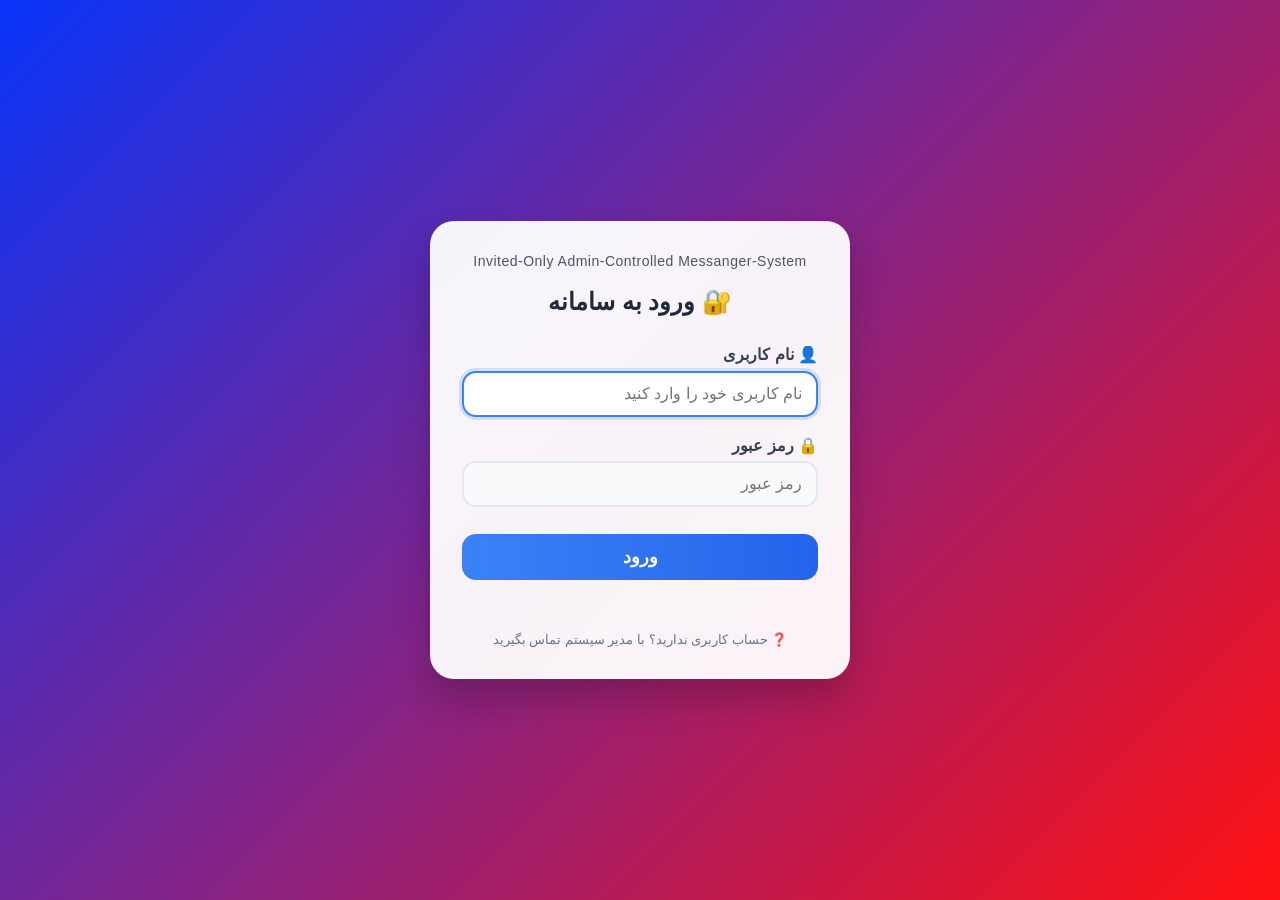
==== commit de8bb48c: "add docker and file attach" ====
--- a/frontend/admin.html
+++ b/frontend/admin.html
@@ -3,7 +3,7 @@
 <head>
 <link rel="stylesheet" href="style.css">
 <meta charset="UTF-8">
-<meta name="viewport" content="width=device-width, initial-scale=1.0">z
+<meta name="viewport" content="width=device-width, initial-scale=1.0">
 <title>پنل مدیریت پیام‌ها</title>
 
 </head>
@@ -12,7 +12,10 @@
   <div class="header">
     <h2>👑 پنل مدیریت سامانه پیام‌ها</h2>
     <div class="user-info" id="userInfoDisplay"></div>
-    <button class="btn-logout" onclick="logout()">🚪 خروج از پنل</button>
+    <div class="header-actions">
+      <button class="btn-info" onclick="window.location.href='change_password.html'">Change password</button>
+      <button class="btn-logout" onclick="logout()">Logout</button>
+    </div>
   </div>
 
   <div class="row-cards">
@@ -73,6 +76,11 @@
       </div>
 
       <div>
+        <label>Attachment</label>
+        <input type="file" id="msgAttachment" style="width: 100%;">
+      </div>
+
+      <div>
         <button id="sendMsgBtn" onclick="sendMessageWithFeedback()" style="width: 100%; padding: 8px 20px; font-size: 14px; margin-top: 5px;">📨 ارسال</button>
         <div id="sendMsgResult"></div>
       </div>
@@ -85,7 +93,7 @@
     <div class="left-panel">
       <div class="card">
         <div class="tabs">
-          <div class="tab active" data-tab="inbox" onclick="switchTab('inbox')">📥 پیام‌های دریافتی من</div>
+          <div class="tab active" data-tab="inbox" onclick="switchTab('inbox')">Feedback / received admin messages</div>
           <div class="tab" data-tab="sent" onclick="switchTab('sent')">📤 پیام‌های ارسالی من</div>
         </div>
         <div id="tab-inbox" class="tab-content active">
@@ -170,7 +178,13 @@
         }
         const roleColor = user.role === 'admin' ? '#28a745' : '#6c757d';
         const roleText = user.role === 'admin' ? 'ادمین' : 'کاربر';
-        div.innerHTML = `<strong>🆔 ${user.id}</strong> - ${escapeHtml(user.username)} <span style="color:${roleColor}; font-size:12px;">(${roleText})</span>`;
+        let deleteButton = `<button class="btn-danger btn-small" onclick="deleteUserWithFeedback(${user.id}, '${escapeJs(user.username)}')">Delete</button>`;
+        if (Number(user.id) === currentUserId) {
+          deleteButton = '<span class="self-note">current admin</span>';
+        } else if (user.role === 'admin' && Number(user.created_by_admin_id) !== currentUserId) {
+          deleteButton = '<span class="self-note">created by another admin</span>';
+        }
+        div.innerHTML = `<div><strong>🆔 ${user.id}</strong> - ${escapeHtml(user.username)} <span style="color:${roleColor}; font-size:12px;">(${roleText})</span></div><div>${deleteButton}</div>`;
         container.appendChild(div);
       });
     } catch(err) {
@@ -217,6 +231,7 @@
     const title = document.getElementById('msgTitle').value.trim();
     const content = document.getElementById('msgContent').value.trim();
     const userIdsStr = document.getElementById('userIds').value.trim();
+    const attachmentInput = document.getElementById('msgAttachment');
     const resultDiv = document.getElementById('sendMsgResult');
     const sendBtn = document.getElementById('sendMsgBtn');
     
@@ -241,10 +256,17 @@
     resultDiv.innerHTML = '<div class="alert alert-info">📤 در حال ارسال پیام...</div>';
     
     try {
+      const formData = new FormData();
+      formData.append('title', title);
+      formData.append('content', content);
+      formData.append('user_ids', userIds.join(','));
+      if (attachmentInput.files.length > 0) {
+        formData.append('attachment', attachmentInput.files[0]);
+      }
       const res = await fetch(API_URL + "/messages/send", {
         method: "POST",
-        headers: authHeaders(),
-        body: JSON.stringify({ title, content, user_ids: userIds })
+        headers: { "Authorization": "Bearer " + getToken() },
+        body: formData
       });
       const data = await res.json();
       if (!res.ok) {
@@ -255,6 +277,7 @@
       document.getElementById('msgTitle').value = '';
       document.getElementById('msgContent').value = '';
       document.getElementById('userIds').value = '';
+      attachmentInput.value = '';
       loadSentWithFeedback();
       setTimeout(() => resultDiv.innerHTML = '', 3000);
     } catch(err) {
@@ -303,6 +326,7 @@
       div.innerHTML = `
         <strong>📨 ${escapeHtml(msg.title)}</strong>
         <div class="message-preview">از: ${escapeHtml(msg.sender || 'سیستم')}</div>
+        ${msg.attachment ? '<div class="message-preview">Attachment: ' + escapeHtml(msg.attachment.filename || 'file') + '</div>' : ''}
         <div style="font-size: 11px; color: #888; margin-top: 5px;">📅 ${formatDate(msg.created_at)}</div>
       `;
       div.onclick = () => showInboxMessageDetail(msg.id, div);
@@ -340,6 +364,7 @@
       div.innerHTML = `
         <strong>📤 ${escapeHtml(msg.title)}</strong>
         <div class="message-preview">گیرندگان: ${escapeHtml(receivers)}</div>
+        ${msg.attachment ? '<div class="message-preview">Attachment: ' + escapeHtml(msg.attachment.filename || 'file') + '</div>' : ''}
         <div style="font-size: 11px; color: #888; margin-top: 5px;">📅 ${formatDate(msg.created_at)}</div>
       `;
       div.onclick = () => showSentMessageDetail(msg);
@@ -359,9 +384,10 @@
       const res = await fetch(API_URL + `/messages/${id}`, { headers: authHeaders() });
       if (!res.ok) throw new Error('خطا در دریافت پیام');
       const msg = await res.json();
-      viewer.innerHTML = `<div><h3>📄 ${escapeHtml(msg.title)}</h3><p><strong>👤 فرستنده:</strong> ${escapeHtml(msg.sender || 'سیستم')}</p><p><strong>📅 تاریخ:</strong> ${msg.created_at ? new Date(msg.created_at).toLocaleDateString('fa-IR') + ' ' + new Date(msg.created_at).toLocaleTimeString('fa-IR') : 'نامشخص'}</p><hr><p style="white-space: pre-wrap;">${escapeHtml(msg.content)}</p></div>`;
+      viewer.innerHTML = `<div><h3>📄 ${escapeHtml(msg.title)}</h3><p><strong>👤 فرستنده:</strong> ${escapeHtml(msg.sender || 'سیستم')}</p><p><strong>📅 تاریخ:</strong> ${msg.created_at ? new Date(msg.created_at).toLocaleDateString('fa-IR') + ' ' + new Date(msg.created_at).toLocaleTimeString('fa-IR') : 'نامشخص'}</p>${renderAttachment(msg.attachment)}<hr><p style="white-space: pre-wrap;">${escapeHtml(msg.content)}</p></div>`;
       if (element && element.classList.contains('unread')) {
-        await fetch(API_URL + `/messages/${id}/read`, { method: "POST", headers: authHeaders() });
+        const readRes = await fetch(API_URL + `/messages/${id}/read`, { method: "POST", headers: authHeaders() });
+        if (!readRes.ok) throw new Error('Could not mark message as read');
         element.classList.remove('unread');
       }
     } catch(err) {
@@ -380,7 +406,49 @@
       }
     }
     const receivers = msg.receivers ? msg.receivers.map(u => u.username).join(', ') : `${msg.receivers_count || 0} نفر`;
-    viewer.innerHTML = `<div><h3>📄 ${escapeHtml(msg.title)}</h3><p><strong>👤 فرستنده:</strong> ${escapeHtml(msg.sender || parseToken()?.username || 'ادمین')}</p><p><strong>👥 گیرندگان:</strong> ${escapeHtml(receivers)}</p><p><strong>📅 تاریخ:</strong> ${msg.created_at ? new Date(msg.created_at).toLocaleDateString('fa-IR') + ' ' + new Date(msg.created_at).toLocaleTimeString('fa-IR') : 'نامشخص'}</p><hr><p style="white-space: pre-wrap;">${escapeHtml(msg.content)}</p></div>`;
+    viewer.innerHTML = `<div><h3>📄 ${escapeHtml(msg.title)}</h3><p><strong>👤 فرستنده:</strong> ${escapeHtml(msg.sender || parseToken()?.username || 'ادمین')}</p><p><strong>👥 گیرندگان:</strong> ${escapeHtml(receivers)}</p><p><strong>📅 تاریخ:</strong> ${msg.created_at ? new Date(msg.created_at).toLocaleDateString('fa-IR') + ' ' + new Date(msg.created_at).toLocaleTimeString('fa-IR') : 'نامشخص'}</p>${renderAttachment(msg.attachment)}<hr><p style="white-space: pre-wrap;">${escapeHtml(msg.content)}</p></div>`;
+  }
+
+  function renderAttachment(attachment) {
+    if (!attachment) return '';
+    return `<p><strong>Attachment:</strong> <button class="btn-info btn-small" onclick="downloadAttachment('${attachment.url}')">${escapeHtml(attachment.filename || 'Download file')}</button></p>`;
+  }
+
+  async function downloadAttachment(url) {
+    const res = await fetch(API_URL + url, { headers: { "Authorization": "Bearer " + getToken() } });
+    if (!res.ok) {
+      alert('Could not download attachment');
+      return;
+    }
+    const blob = await res.blob();
+    const disposition = res.headers.get('content-disposition') || '';
+    const match = disposition.match(/filename="?([^"]+)"?/i);
+    const filename = match ? match[1] : 'attachment';
+    const objectUrl = URL.createObjectURL(blob);
+    const link = document.createElement('a');
+    link.href = objectUrl;
+    link.download = filename;
+    document.body.appendChild(link);
+    link.click();
+    link.remove();
+    URL.revokeObjectURL(objectUrl);
+  }
+
+  async function deleteUserWithFeedback(userId, username) {
+    if (Number(userId) === currentUserId) {
+      alert('You cannot delete your own account.');
+      return;
+    }
+    if (!confirm(`Delete user ${username} (#${userId})? Message history will remain.`)) {
+      return;
+    }
+    try {
+      await deleteUser(userId);
+      await loadUsersWithFeedback();
+      await loadSentWithFeedback();
+    } catch (err) {
+      alert(err.message);
+    }
   }
 
   function showAlert(container, message, type) {
@@ -399,6 +467,10 @@
     });
   }
 
+  function escapeJs(str) {
+    return String(str || '').replace(/\\/g, '\\\\').replace(/'/g, "\\'");
+  }
+
   document.addEventListener('DOMContentLoaded', function() {
     loadUsersWithFeedback();
     loadInboxWithFeedback();
@@ -406,4 +478,5 @@
   });
 </script>
 </body>
-</html>+</html>
+
--- a/frontend/style.css
+++ b/frontend/style.css
@@ -31,6 +31,12 @@
   text-align: center;
   padding: 40px;
   color: #999;
+}
+.header-actions {
+  display: flex;
+  gap: 10px;
+  flex-wrap: wrap;
+  align-items: center;
 }
 
 .login-page {
@@ -126,6 +132,63 @@
   text-align: center;
 }
 
+.password-page {
+  background: #f0f2f5;
+  min-height: 100vh;
+  padding: 24px;
+}
+.password-page .container {
+  max-width: 520px;
+}
+.password-page-card {
+  background: #fff;
+  border-radius: 12px;
+  box-shadow: 0 4px 12px rgba(0,0,0,0.12);
+  padding: 24px;
+}
+.password-page-header {
+  display: flex;
+  justify-content: space-between;
+  align-items: center;
+  gap: 12px;
+  margin-bottom: 18px;
+}
+.password-page h2 {
+  margin: 0;
+}
+.password-page .form-group {
+  margin-bottom: 14px;
+}
+.password-page label {
+  display: block;
+  font-weight: 600;
+  margin-bottom: 6px;
+}
+.password-page input {
+  width: 100%;
+  border: 2px solid #ddd;
+  border-radius: 8px;
+  font-size: 15px;
+  padding: 10px 12px;
+}
+.password-page button {
+  background: #3b82f6;
+  border: none;
+  border-radius: 8px;
+  color: white;
+  font-weight: 600;
+  padding: 10px 16px;
+}
+.password-page .btn-secondary {
+  background: #6c757d;
+}
+.password-page #passwordMsg.password-success,
+.password-page #passwordMsg.password-error {
+  border-radius: 8px;
+  margin-top: 12px;
+  padding: 10px 12px;
+}
+
 .user-page {
   background: #f0f2f5;
   padding: 20px;
@@ -178,6 +241,14 @@
 .user-page .refresh-btn {
   background: #17a2b8;
   margin-left: 10px;
+}
+.password-success {
+  background: #d4edda;
+  color: #155724;
+}
+.password-error {
+  background: #f8d7da;
+  color: #721c24;
 }
 .user-page .two-columns {
   display: flex;
@@ -389,6 +460,16 @@
 .admin-page .btn-info:hover {
   background: #138496;
 }
+.admin-page .btn-danger {
+  background: #dc3545;
+}
+.admin-page .btn-danger:hover {
+  background: #c82333;
+}
+.admin-page .btn-small {
+  padding: 6px 10px;
+  font-size: 12px;
+}
 .admin-page .list-container {
   max-height: 350px;
   overflow-y: auto;
@@ -451,11 +532,19 @@
   padding: 10px 15px;
   border-bottom: 1px solid #eee;
   font-size: 14px;
+  display: flex;
+  justify-content: space-between;
+  align-items: center;
+  gap: 12px;
 }
 .admin-page .user-item.current-admin {
   background: #e9ecef;
   border-right: 4px solid #6c757d;
   font-weight: bold;
+}
+.admin-page .self-note {
+  color: #6c757d;
+  font-size: 12px;
 }
 .admin-page .alert {
   padding: 12px 15px;
@@ -544,4 +633,4 @@
   .admin-page .row-cards {
     flex-direction: column;
   }
-}+}
